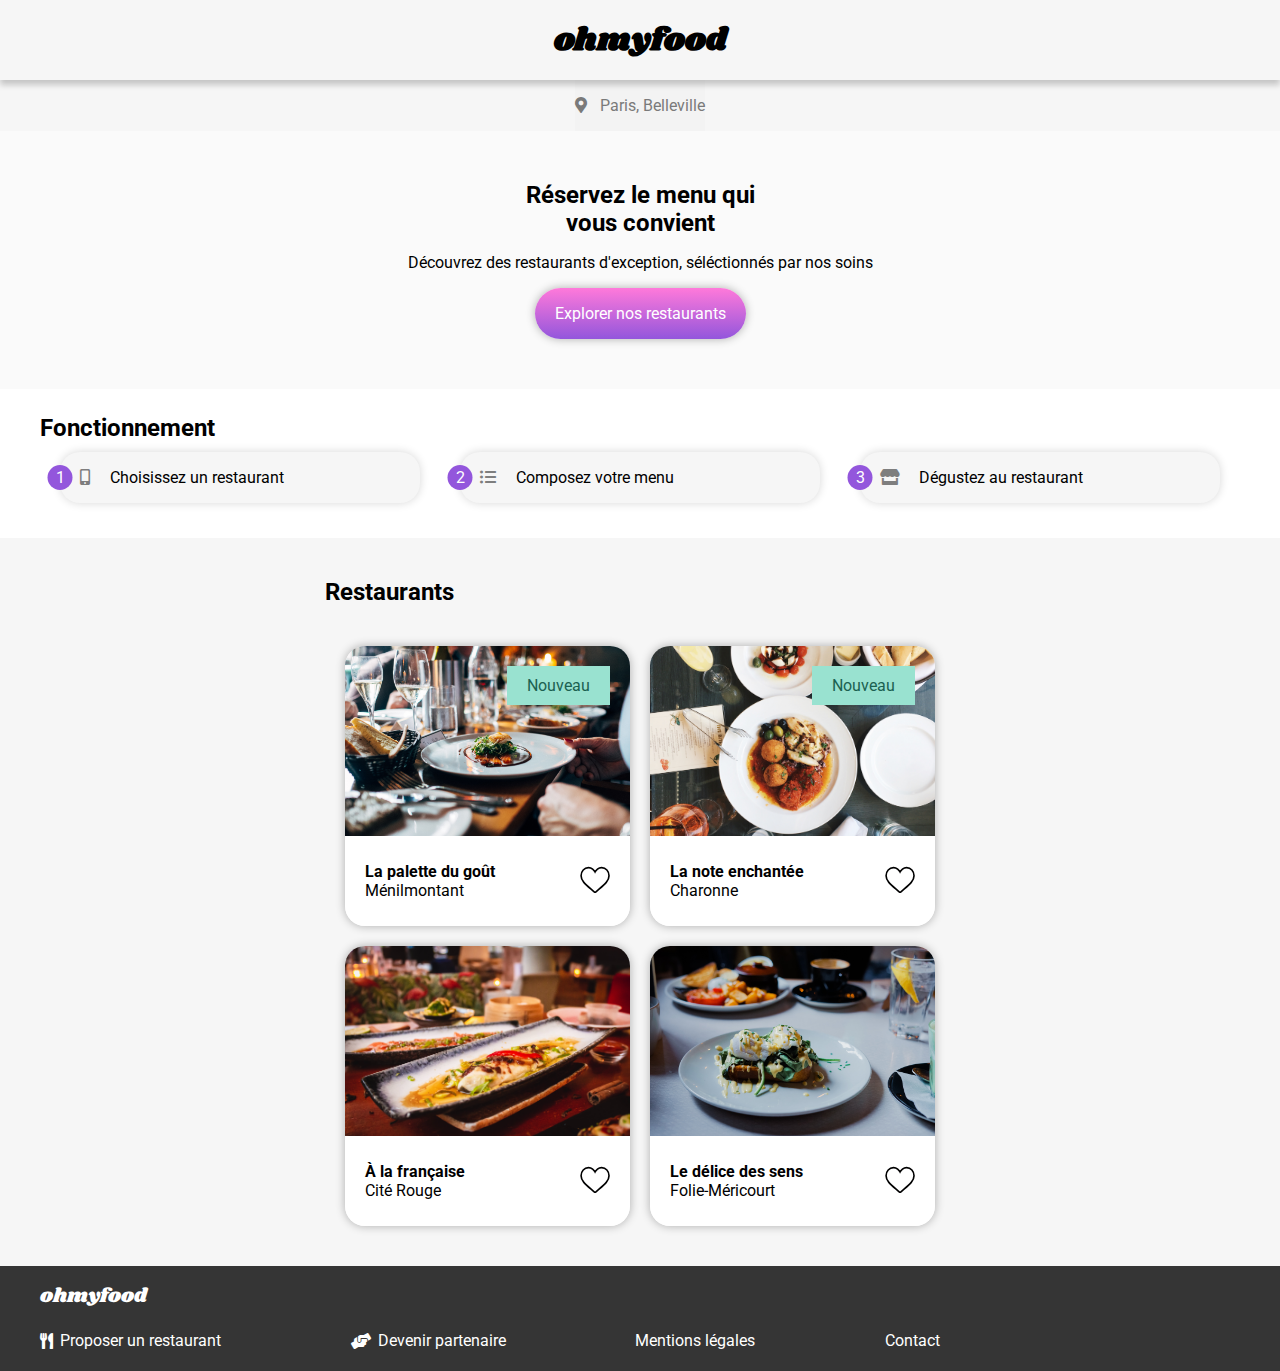
==== index.html @ e8825b96 "First commit" ====
<!DOCTYPE html>
<html lang="fr">
<head>
    <meta charset="UTF-8">
    <meta name="viewport" content="width=device-width, initial-scale=1.0">
    <title>ohmyfood</title>

    <!-- CSS -->
    <link rel="stylesheet" type="text/css" href="styles/style_index.css">
    <!-- Font Awesome -->
    <link rel="stylesheet" href="https://cdnjs.cloudflare.com/ajax/libs/font-awesome/5.13.1/css/all.min.css">
    <!-- Google Fonts -->
    <link rel="preconnect" href="https://fonts.gstatic.com">
    <link href="https://fonts.googleapis.com/css2?family=Roboto:ital,wght@0,300;0,400;0,500;0,700;1,300;1,400;1,500&display=swap" rel="stylesheet">
    <link href="https://fonts.googleapis.com/css2?family=Shrikhand&display=swap" rel="stylesheet">
</head>
<body>

  <!-- Loading spinner -->
  <div class="spinner">
    <div class="spinner__border">
      <div class="spinner__center"></div>
    </div>
  </div>
  
     <!-- Logo -->
    <header>
        <div class="header">
            <a href="index.html"><h1 class="header__logo">ohmyfood</h1></a>
        </div>
    </header>

    <!-- Localisation -->
    <main class="main">
        <div class="location">
            <div class="location__icon">
                <i class="fas fa-map-marker-alt"></i>
            </div>
            <div class="location__city">
                <p>Paris, Belleville</p>
            </div>
        </div>
    
            <!-- Hero section -->
        <section class="hero">
            <div class="hero__container">
                <h2 class="hero__title">Réservez le menu qui vous convient</h2>
                <p class="hero__text">Découvrez des restaurants d'exception, séléctionnés par nos soins</p>
                <div class="hero__button">
                    <p>Explorer nos restaurants</p>
                </div>
            </div>
          </section>
    
            <!-- Process -->
        <section class="process__contain">
          <div class="process">
            <h2 class="process__title">Fonctionnement</h2>
            <div class="process__steps">
                <div class="process__step">
                    <div class="process__number">1</div>
                    <div class="process__icon"><i class="fas fa-mobile-alt"></i></div>
                    <p class="process__text">Choisissez un restaurant </p>
                </div>
                <div class="process__step">
                    <div class="process__number">2</div>
                    <div class="process__icon"><i class="fas fa-list-ul"></i></div>
                    <p class="process__text">Composez votre menu</p>
                </div>
                <div class="process__step">
                    <div class="process__number">3</div>
                    <div class="process__icon"><i class="fas fa-store"></i></div>
                    <p class="process__text">Dégustez au restaurant</p>
                </div>
            </div>
          </div>
        </section>

            <!-- Restaurants -->
        <section class="restaurants">
            <h2 class="restaurants__title">Restaurants</h2>
            <div class="restaurant__cards">
              <a href="pages_menu/la-palette-du-gout.html">
                <div class="restaurant__card">
                    <div class="restaurant__card-image">
                      <div class="restaurant__card-new"><p>Nouveau</p></div>
                      <img src="img/restaurant1.jpg" alt="La palette du goût">
                    </div>
                    <div class="restaurant__block">
                        <div class="restaurant__block-info">
                            <div class="restaurant__block-name">La palette du goût</div>
                            <div class="restaurant__block-city">Ménilmontant</div>
                        </div>
                        <div class="restaurant__block-hearth">
                          <svg class="heart heart-full" viewBox="-20 0 550 550"  xml:space="preserve">
                            <path d="M376,30c-27.783,0-53.255,8.804-75.707,26.168c-21.525,16.647-35.856,37.85-44.293,53.268
                                     c-8.437-15.419-22.768-36.621-44.293-53.268C189.255,38.804,163.783,30,136,30C58.468,30,0,93.417,0,177.514
                                     c0,90.854,72.943,153.015,183.369,247.118c18.752,15.981,40.007,34.095,62.099,53.414C248.38,480.596,252.12,482,256,482
                                     s7.62-1.404,10.532-3.953c22.094-19.322,43.348-37.435,62.111-53.425C439.057,330.529,512,268.368,512,177.514
                                     C512,93.417,453.532,30,376,30z"/>
                          <defs>
                            <linearGradient id="text-fill">
                                  <stop offset="0%" stop-color="#9356DC" />
                                  <stop offset="100%" stop-color="#FF79DA" />
                            </linearGradient>
                          </defs>                                   
                        </svg>
                
                        <svg class="heart heart-empty" viewBox="-20 0 550 550"  xml:space="preserve">
                            <path d="M376,30c-27.783,0-53.255,8.804-75.707,26.168c-21.525,16.647-35.856,37.85-44.293,53.268
                                     c-8.437-15.419-22.768-36.621-44.293-53.268C189.255,38.804,163.783,30,136,30C58.468,30,0,93.417,0,177.514
                                     c0,90.854,72.943,153.015,183.369,247.118c18.752,15.981,40.007,34.095,62.099,53.414C248.38,480.596,252.12,482,256,482
                                     s7.62-1.404,10.532-3.953c22.094-19.322,43.348-37.435,62.111-53.425C439.057,330.529,512,268.368,512,177.514
                                     C512,93.417,453.532,30,376,30z"/>
                          <defs>
                            <linearGradient>
                                  <stop offset="0%" stop-color="#9356DC" />
                                  <stop offset="100%" stop-color="#FF79DA" />
                            </linearGradient>
                          </defs>                                   
                        </svg>
                        </div>     
                    </div>
                </div>
              </a>
              <a href="pages_menu/la-note-enchantee.html">
                <div class="restaurant__card">
                    <div class="restaurant__card-image">
                      <img src="img/restaurant2.jpg" alt="La note enchantée">
                      <div class="restaurant__card-new"><p>Nouveau</p></div>
                    </div>
                    <div class="restaurant__block">
                        <div class="restaurant__block-info">
                            <div class="restaurant__block-name">La note enchantée</div>
                            <div class="restaurant__block-city">Charonne</div>
                        </div>
                        <div class="restaurant__block-hearth">
                          <svg class="heart heart-full" viewBox="-20 0 550 550"  xml:space="preserve">
                            <path d="M376,30c-27.783,0-53.255,8.804-75.707,26.168c-21.525,16.647-35.856,37.85-44.293,53.268
                                     c-8.437-15.419-22.768-36.621-44.293-53.268C189.255,38.804,163.783,30,136,30C58.468,30,0,93.417,0,177.514
                                     c0,90.854,72.943,153.015,183.369,247.118c18.752,15.981,40.007,34.095,62.099,53.414C248.38,480.596,252.12,482,256,482
                                     s7.62-1.404,10.532-3.953c22.094-19.322,43.348-37.435,62.111-53.425C439.057,330.529,512,268.368,512,177.514
                                     C512,93.417,453.532,30,376,30z"/>
                          <defs>
                            <linearGradient>
                                  <stop offset="0%" stop-color="#9356DC" />
                                  <stop offset="100%" stop-color="#FF79DA" />
                            </linearGradient>
                          </defs>                                   
                        </svg>
                
                        <svg class="heart heart-empty" viewBox="-20 0 550 550"  xml:space="preserve">
                            <path d="M376,30c-27.783,0-53.255,8.804-75.707,26.168c-21.525,16.647-35.856,37.85-44.293,53.268
                                     c-8.437-15.419-22.768-36.621-44.293-53.268C189.255,38.804,163.783,30,136,30C58.468,30,0,93.417,0,177.514
                                     c0,90.854,72.943,153.015,183.369,247.118c18.752,15.981,40.007,34.095,62.099,53.414C248.38,480.596,252.12,482,256,482
                                     s7.62-1.404,10.532-3.953c22.094-19.322,43.348-37.435,62.111-53.425C439.057,330.529,512,268.368,512,177.514
                                     C512,93.417,453.532,30,376,30z"/>
                          <defs>
                            <linearGradient>
                                  <stop offset="0%" stop-color="#9356DC" />
                                  <stop offset="100%" stop-color="#FF79DA" />
                            </linearGradient>
                          </defs>                                   
                        </svg>
                        </div>     
                    </div>
                </div>
              </a>
                <a href="pages_menu/a-la-francaise.html">
                <div class="restaurant__card">
                  <div class="restaurant__card-image">
                    <img src="img/restaurant3.jpg" alt="À la française">
                  </div>
                    <div class="restaurant__block">
                        <div class="restaurant__block-info">
                            <div class="restaurant__block-name">À la française</div>
                            <div class="restaurant__block-city">Cité Rouge</div>
                        </div>
                        <div class="restaurant__block-hearth">
                          <svg class="heart heart-full" viewBox="-20 0 550 550"  xml:space="preserve">
                            <path d="M376,30c-27.783,0-53.255,8.804-75.707,26.168c-21.525,16.647-35.856,37.85-44.293,53.268
                                     c-8.437-15.419-22.768-36.621-44.293-53.268C189.255,38.804,163.783,30,136,30C58.468,30,0,93.417,0,177.514
                                     c0,90.854,72.943,153.015,183.369,247.118c18.752,15.981,40.007,34.095,62.099,53.414C248.38,480.596,252.12,482,256,482
                                     s7.62-1.404,10.532-3.953c22.094-19.322,43.348-37.435,62.111-53.425C439.057,330.529,512,268.368,512,177.514
                                     C512,93.417,453.532,30,376,30z"/>
                          <defs>
                            <linearGradient>
                                  <stop offset="0%" stop-color="#9356DC" />
                                  <stop offset="100%" stop-color="#FF79DA" />
                            </linearGradient>
                          </defs>                                   
                        </svg>
                
                        <svg class="heart heart-empty" viewBox="-20 0 550 550"  xml:space="preserve">
                            <path d="M376,30c-27.783,0-53.255,8.804-75.707,26.168c-21.525,16.647-35.856,37.85-44.293,53.268
                                     c-8.437-15.419-22.768-36.621-44.293-53.268C189.255,38.804,163.783,30,136,30C58.468,30,0,93.417,0,177.514
                                     c0,90.854,72.943,153.015,183.369,247.118c18.752,15.981,40.007,34.095,62.099,53.414C248.38,480.596,252.12,482,256,482
                                     s7.62-1.404,10.532-3.953c22.094-19.322,43.348-37.435,62.111-53.425C439.057,330.529,512,268.368,512,177.514
                                     C512,93.417,453.532,30,376,30z"/>
                          <defs>
                            <linearGradient>
                                  <stop offset="0%" stop-color="#9356DC" />
                                  <stop offset="100%" stop-color="#FF79DA" />
                            </linearGradient>
                          </defs>                                   
                        </svg>
                            </div>     
                    </div>
                </div>
              </a>
              <a href="pages_menu/le-delice-des-sens.html">
                <div class="restaurant__card">
                  <div class="restaurant__card-image">
                    <img src="img/restaurant4.jpg" alt="Le délice des sens">
                  </div>
                    <div class="restaurant__block">
                        <div class="restaurant__block-info">
                            <div class="restaurant__block-name">Le délice des sens</div>
                            <div class="restaurant__block-city">Folie-Méricourt</div>
                        </div>
                        <div class="restaurant__block-hearth">
                          <svg class="heart heart-full" viewBox="-20 0 550 550"  xml:space="preserve">
                            <path d="M376,30c-27.783,0-53.255,8.804-75.707,26.168c-21.525,16.647-35.856,37.85-44.293,53.268
                                     c-8.437-15.419-22.768-36.621-44.293-53.268C189.255,38.804,163.783,30,136,30C58.468,30,0,93.417,0,177.514
                                     c0,90.854,72.943,153.015,183.369,247.118c18.752,15.981,40.007,34.095,62.099,53.414C248.38,480.596,252.12,482,256,482
                                     s7.62-1.404,10.532-3.953c22.094-19.322,43.348-37.435,62.111-53.425C439.057,330.529,512,268.368,512,177.514
                                     C512,93.417,453.532,30,376,30z"/>
                          <defs>
                            <linearGradient>
                                  <stop offset="0%" stop-color="#9356DC"/>
                                  <stop offset="100%" stop-color="#FF79DA"/>
                            </linearGradient>
                          </defs>                                   
                        </svg>
                
                        <svg class="heart heart-empty" viewBox="-20 0 550 550"  xml:space="preserve">
                            <path d="M376,30c-27.783,0-53.255,8.804-75.707,26.168c-21.525,16.647-35.856,37.85-44.293,53.268
                                     c-8.437-15.419-22.768-36.621-44.293-53.268C189.255,38.804,163.783,30,136,30C58.468,30,0,93.417,0,177.514
                                     c0,90.854,72.943,153.015,183.369,247.118c18.752,15.981,40.007,34.095,62.099,53.414C248.38,480.596,252.12,482,256,482
                                     s7.62-1.404,10.532-3.953c22.094-19.322,43.348-37.435,62.111-53.425C439.057,330.529,512,268.368,512,177.514
                                     C512,93.417,453.532,30,376,30z"/>
                          <defs>
                            <linearGradient>
                                  <stop offset="0%" stop-color="#9356DC"/>
                                  <stop offset="100%" stop-color="#FF79DA"/>
                            </linearGradient>
                          </defs>                                   
                        </svg>
                            </div>     
                    </div>
                </div>
              </a>
            </div>
        </section>
  </main>
        
        
            <!-- Footer -->
    <footer class="footer">
      <div class="footer__bloc">
        <div class="logo"><a href="index.html">ohmyfood</a></div>
        <div class="footer__bloc-links">
          <div class="footer__bloc-link">
            <i class="fas fa-utensils"></i>
            <h3 class="footer__bloc-link__title">Proposer un restaurant</h3>
          </div>
          <div class="footer__bloc-link">
            <i class="fas fa-hands-helping"></i>
            <h3 class="footer__bloc-link__title">Devenir partenaire</h3>
          </div>
          <div class="footer__bloc-link">
            <h3 class="footer__bloc-link__title">Mentions légales</h3>
          </div>
          <div class="footer__bloc-link">
            <h3 class="footer__bloc-link__title"><a href="mailto:contact@ohmyfood.com">Contact</a></h3>
          </div>
        </div>
      </div>
    </footer>
</body>
</html>
---- styles/style_index.css ----
body {
  font-family: 'Roboto', sans-serif;
  margin: 0;
  background: #f6f6f6;
}

* a {
  text-decoration: none;
  color: white;
}

.main {
  margin: 0;
  padding: 0;
  display: -webkit-box;
  display: -ms-flexbox;
  display: flex;
  -webkit-box-pack: center;
      -ms-flex-pack: center;
          justify-content: center;
  -webkit-box-align: center;
      -ms-flex-align: center;
          align-items: center;
  -webkit-box-orient: vertical;
  -webkit-box-direction: normal;
      -ms-flex-direction: column;
          flex-direction: column;
}

.spinner {
  height: 100%;
  background: white;
  margin: auto;
  position: fixed;
  top: 0;
  left: 0;
  right: 0;
  bottom: 0;
  z-index: 20;
  -webkit-animation: spinner 2s linear;
          animation: spinner 2s linear;
  visibility: hidden;
}

.spinner__border {
  display: -webkit-box;
  display: -ms-flexbox;
  display: flex;
  -webkit-box-pack: center;
      -ms-flex-pack: center;
          justify-content: center;
  -webkit-box-align: center;
      -ms-flex-align: center;
          align-items: center;
  border: 10px solid transparent;
  border-top: 10px solid #9356DC;
  border-bottom: 10px solid #FF79DA;
  border-radius: 50%;
  width: 100px;
  height: 100px;
  margin: auto;
  position: fixed;
  top: 0;
  left: 0;
  right: 0;
  bottom: 0;
  -webkit-animation: spinner-border 2s linear;
          animation: spinner-border 2s linear;
  z-index: 10;
  visibility: hidden;
}

.spinner__center {
  width: 15px;
  height: 15px;
  border-radius: 50%;
  background-color: #99E2D0;
}

.header {
  -webkit-box-shadow: 0px 5px 6px 0px rgba(0, 0, 0, 0.2);
          box-shadow: 0px 5px 6px 0px rgba(0, 0, 0, 0.2);
  position: relative;
  display: -webkit-box;
  display: -ms-flexbox;
  display: flex;
  -webkit-box-pack: center;
      -ms-flex-pack: center;
          justify-content: center;
  -webkit-box-align: center;
      -ms-flex-align: center;
          align-items: center;
  height: 80px;
  width: 100%;
}

.header__logo {
  font-family: 'Shrikhand', cursive;
  margin: 0;
  color: black;
}

.location {
  display: -webkit-box;
  display: -ms-flexbox;
  display: flex;
  -webkit-box-pack: center;
      -ms-flex-pack: center;
          justify-content: center;
  -webkit-box-align: center;
      -ms-flex-align: center;
          align-items: center;
  background: #f3f3f3;
  color: #7a7a7a;
}

.location__city {
  margin-left: 13px;
  font-weight: 400;
}

.hero {
  background: #fafafa;
  width: 100%;
}

.hero__container {
  width: 100%;
  padding: 20px;
  display: -webkit-box;
  display: -ms-flexbox;
  display: flex;
  -webkit-box-pack: center;
      -ms-flex-pack: center;
          justify-content: center;
  -webkit-box-align: center;
      -ms-flex-align: center;
          align-items: center;
  -webkit-box-orient: vertical;
  -webkit-box-direction: normal;
      -ms-flex-direction: column;
          flex-direction: column;
  padding: 50px 0;
}

.hero__title {
  text-align: center;
  max-width: 250px;
  margin: 0;
}

.hero__text {
  text-align: center;
}

.hero__button {
  opacity: 1;
  background: -webkit-gradient(linear, left top, left bottom, from(#ff79da), to(#9356dc));
  background: linear-gradient(180deg, #ff79da 0%, #9356dc 100%);
  color: white;
  padding: 0 20px;
  border-radius: 200px;
  -webkit-box-shadow: 0px 0px 10px 0px rgba(0, 0, 0, 0.3);
          box-shadow: 0px 0px 10px 0px rgba(0, 0, 0, 0.3);
}

.hero__button:hover {
  opacity: 0.8;
  cursor: pointer;
  -webkit-transition: .3s;
  transition: .3s;
  -webkit-box-shadow: 0px 0px 10px 0px rgba(0, 0, 0, 0.6);
          box-shadow: 0px 0px 10px 0px rgba(0, 0, 0, 0.6);
}

.process__contain {
  padding: 25px 0;
  width: 100%;
  background: white;
  display: -webkit-box;
  display: -ms-flexbox;
  display: flex;
  -webkit-box-pack: center;
      -ms-flex-pack: center;
          justify-content: center;
  -webkit-box-align: center;
      -ms-flex-align: center;
          align-items: center;
  -webkit-box-orient: vertical;
  -webkit-box-direction: normal;
      -ms-flex-direction: column;
          flex-direction: column;
}

.process {
  width: 95%;
  max-width: 1200px;
  background-color: white;
  padding: 0;
  display: -webkit-box;
  display: -ms-flexbox;
  display: flex;
  -webkit-box-orient: vertical;
  -webkit-box-direction: normal;
      -ms-flex-direction: column;
          flex-direction: column;
}

.process__title {
  margin: 0;
}

.process__step {
  display: -webkit-box;
  display: -ms-flexbox;
  display: flex;
  -webkit-box-align: center;
      -ms-flex-align: center;
          align-items: center;
  background: #f6f6f6;
  height: auto;
  width: auto;
  margin: 10px 20px;
  border-radius: 20px;
  position: relative;
  -webkit-box-shadow: 0px 0px 10px 0px rgba(0, 0, 0, 0.16);
          box-shadow: 0px 0px 10px 0px rgba(0, 0, 0, 0.16);
}

.process__step:hover {
  opacity: 0.8;
  cursor: pointer;
  -webkit-transition: .3s;
  transition: .3s;
  -webkit-box-shadow: 0px 0px 10px 0px rgba(0, 0, 0, 0.6);
          box-shadow: 0px 0px 10px 0px rgba(0, 0, 0, 0.6);
  background: #FF79DA ;
}

.process__number {
  background-color: #9356DC;
  color: white;
  position: absolute;
  padding: 3px 8px 3px 8px;
  border-radius: 500px;
  -webkit-transform: translateX(-50%);
          transform: translateX(-50%);
}

.process__icon {
  color: #7E7E7E;
  margin: 0 20px;
}

.process__steps {
  display: -webkit-box;
  display: -ms-flexbox;
  display: flex;
  -webkit-box-pack: center;
      -ms-flex-pack: center;
          justify-content: center;
  -webkit-box-orient: vertical;
  -webkit-box-direction: normal;
      -ms-flex-direction: column;
          flex-direction: column;
}

.restaurants {
  margin: 0;
  background: #f6f6f6;
  padding: 20px;
  max-width: 1200px;
  display: -webkit-box;
  display: -ms-flexbox;
  display: flex;
  -webkit-box-pack: center;
      -ms-flex-pack: center;
          justify-content: center;
  -webkit-box-align: center;
      -ms-flex-align: center;
          align-items: center;
  -webkit-box-orient: vertical;
  -webkit-box-direction: normal;
      -ms-flex-direction: column;
          flex-direction: column;
  -webkit-box-align: start;
      -ms-flex-align: start;
          align-items: flex-start;
}

.restaurant__cards {
  display: -ms-grid;
  display: grid;
 
  grid-gap: 20px;
  padding: 20px;
}

.restaurant__card {
  position: relative;
  display: -webkit-box;
  display: -ms-flexbox;
  display: flex;
  -webkit-box-orient: vertical;
  -webkit-box-direction: normal;
      -ms-flex-direction: column;
          flex-direction: column;
  -webkit-box-pack: center;
      -ms-flex-pack: center;
          justify-content: center;
  -webkit-box-align: end;
      -ms-flex-align: end;
          align-items: flex-end;
  width: 100%;
  border-radius: 20px;
  -webkit-transform: scale(1);
          transform: scale(1);
  -webkit-box-shadow: 0px 0px 10px 0px rgba(0, 0, 0, 0.3);
          box-shadow: 0px 0px 10px 0px rgba(0, 0, 0, 0.3);
}

.restaurant__card-new {
  display: -webkit-box;
  display: -ms-flexbox;
  display: flex;
  -webkit-box-pack: center;
      -ms-flex-pack: center;
          justify-content: center;
  -webkit-box-align: center;
      -ms-flex-align: center;
          align-items: center;
  position: absolute;
  background: #99e2d0;
  top: 20px;
  right: 20px;
}

.restaurant__card-new p {
  color: #1b6150;
  padding: 10px 20px;
  margin: 0;
}

.restaurant__card:hover {
  -webkit-transition: .5s;
  transition: .5s;
  -webkit-transform: scale(1.02);
          transform: scale(1.02);
  -webkit-box-shadow: 0px 0px 10px 2px rgba(147, 86, 220, 0.6);
          box-shadow: 0px 0px 10px 2px rgba(147, 86, 220, 0.6);
}

.restaurant__card-image {
  width: 100%;
  height: 190px;
}

.restaurant__card-image > img {
  width: 100%;
  height: 100%;
  -o-object-fit: cover;
     object-fit: cover;
  border-radius: 20px 20px 0 0;
}

.restaurant__block {
  background: white;
  display: -webkit-box;
  display: -ms-flexbox;
  display: flex;
  -webkit-box-pack: justify;
      -ms-flex-pack: justify;
          justify-content: space-between;
  -webkit-box-align: center;
      -ms-flex-align: center;
          align-items: center;
  width: 100%;
  height: 90px;
  border-radius: 0 0 20px 20px;
}

.restaurant__block-info {
  color: black;
  margin-left: 20px;
}

.restaurant__block-info > :first-child {
  font-weight: 700;
}

.restaurant__block-hearth {
  display: -webkit-box;
  display: -ms-flexbox;
  display: flex;
  -webkit-box-pack: center;
      -ms-flex-pack: center;
          justify-content: center;
  -webkit-box-align: center;
      -ms-flex-align: center;
          align-items: center;
  margin-right: 20px;
  width: 30px;
}

.restaurant__block .heart {
  width: 30px;
  stroke-width: 30;
  stroke: black;
  fill: white;
  cursor: pointer;
}

.restaurant__block .heart-full {
  position: absolute;
  fill: url(#text-fill);
  stroke: none;
}

.restaurant__block .heart-empty {
  width: 50px;
  position: relative;
}

.restaurant__block .heart-empty:hover {
  opacity: 0;
  -webkit-transition: 0.5s;
  transition: 0.5s;
}

.footer {
  width: 100%;
  background-color: #353535;
  display: -webkit-box;
  display: -ms-flexbox;
  display: flex;
  -webkit-box-pack: center;
      -ms-flex-pack: center;
          justify-content: center;
  -webkit-box-align: center;
      -ms-flex-align: center;
          align-items: center;
}

.footer__bloc {
  display: inline;
  padding: 0 40px;
  width: 100%;
  max-width: 1200px;
}

.footer__bloc .logo {
  font-family: 'Shrikhand', cursive;
  color: white;
  font-size: 20px;
  padding: 15px 0;
}

.footer__bloc-links {
  display: -webkit-inline-box;
  display: -ms-inline-flexbox;
  display: inline-flex;
  -webkit-box-orient: vertical;
  -webkit-box-direction: normal;
      -ms-flex-direction: column;
          flex-direction: column;
  width: auto;
}

.footer__bloc-link {
  display: -webkit-inline-box;
  display: -ms-inline-flexbox;
  display: inline-flex;
  -webkit-box-align: center;
      -ms-flex-align: center;
          align-items: center;
  -webkit-box-orient: horizontal;
  -webkit-box-direction: normal;
      -ms-flex-direction: row;
          flex-direction: row;
  text-align: center;
  color: white;
  height: 30px;
  cursor: pointer;
}

.footer__bloc-link:hover .footer__bloc-link__title {
  text-decoration: underline;
}

.footer__bloc-link i {
  margin-right: 7px;
}

.footer__bloc-link__title {
  font-size: 16px;
  font-weight: 400;
}

@-webkit-keyframes spinner {
  0% {
    visibility: visible;
    opacity: 0.9;
  }
  70% {
    opacity: 0.9;
  }
  100% {
    opacity: 0;
    visibility: hidden;
  }
}

@keyframes spinner {
  0% {
    visibility: visible;
    opacity: 0.9;
  }
  70% {
    opacity: 0.9;
  }
  100% {
    opacity: 0;
    visibility: hidden;
  }
}

@-webkit-keyframes spinner-border {
  0% {
    visibility: visible;
    opacity: 1;
  }
  70% {
    opacity: 1;
  }
  100% {
    -webkit-transform: rotate(360deg);
            transform: rotate(360deg);
    opacity: 0;
    visibility: hidden;
  }
}

@keyframes spinner-border {
  0% {
    visibility: visible;
    opacity: 1;
  }
  70% {
    opacity: 1;
  }
  100% {
    -webkit-transform: rotate(360deg);
            transform: rotate(360deg);
    opacity: 0;
    visibility: hidden;
  }
}

@media screen and (min-width: 800px) {
  .restaurant__cards {
    display: -ms-grid;
    display: grid;
    -ms-grid-rows: 1fr 1fr;
        grid-template-rows: 1fr 1fr;
    -ms-grid-columns: 1fr 1fr;
        grid-template-columns: 1fr 1fr;
    grid-gap: 20px;
  }
  .process__step {
    width: 100%;
  }
  .process__steps {
    display: -webkit-box;
    display: -ms-flexbox;
    display: flex;
    -webkit-box-pack: center;
        -ms-flex-pack: center;
            justify-content: center;
    -webkit-box-orient: horizontal;
    -webkit-box-direction: normal;
        -ms-flex-direction: row;
            flex-direction: row;
    width: 100%;
  }
  .footer__bloc {
    margin-bottom: 15px;
  }
  .footer__bloc-links {
    display: -webkit-box;
    display: -ms-flexbox;
    display: flex;
    -webkit-box-pack: justify;
        -ms-flex-pack: justify;
            justify-content: space-between;
    -webkit-box-orient: horizontal;
    -webkit-box-direction: normal;
        -ms-flex-direction: row;
            flex-direction: row;
    max-width: 900px;
  }
}
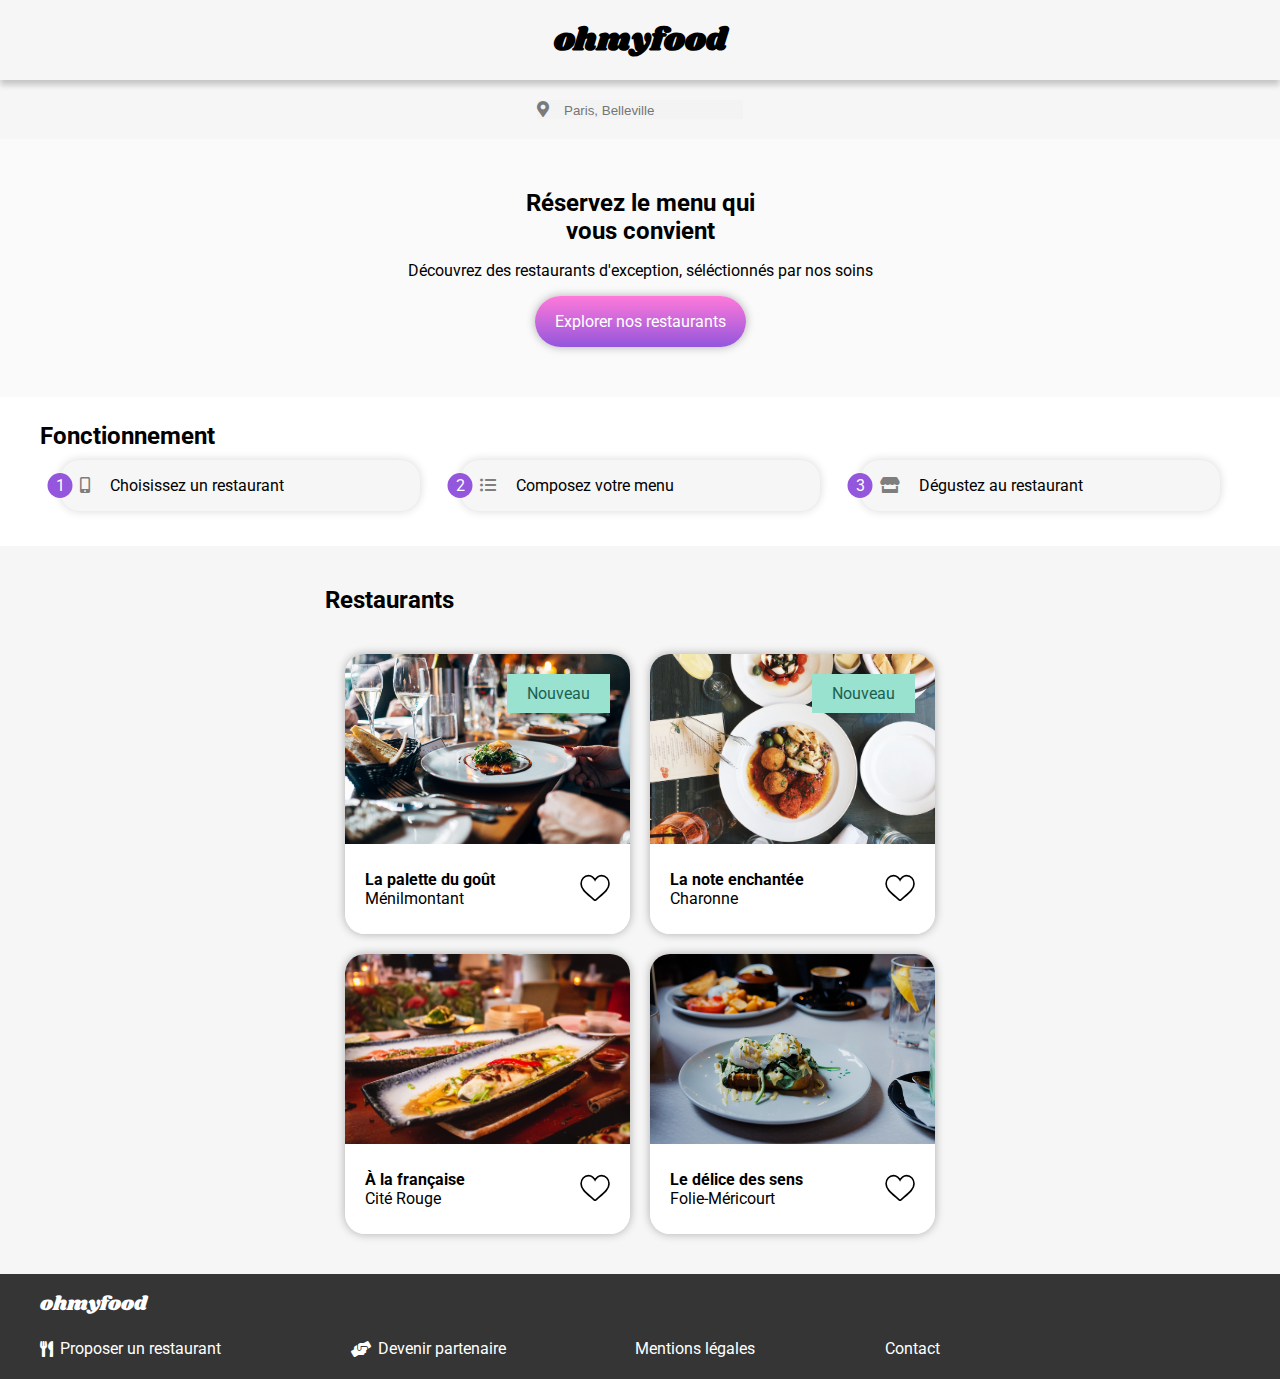
==== commit 16222550: "second push" ====
--- a/index.html
+++ b/index.html
@@ -37,7 +37,8 @@
                 <i class="fas fa-map-marker-alt"></i>
             </div>
             <div class="location__city">
-                <p>Paris, Belleville</p>
+
+                <input type="text" placeholder="Paris, Belleville">
             </div>
         </div>
     
--- a/styles/style_index.css
+++ b/styles/style_index.css
@@ -99,6 +99,12 @@
   margin: 0;
   color: black;
 }
+input[type="text"]
+{
+    background: rgba(0, 0, 0, 0);
+    border: none;
+    outline: none;
+}
 
 .location {
   display: -webkit-box;
@@ -112,6 +118,7 @@
           align-items: center;
   background: #f3f3f3;
   color: #7a7a7a;
+  margin: 20px;
 }
 
 .location__city {
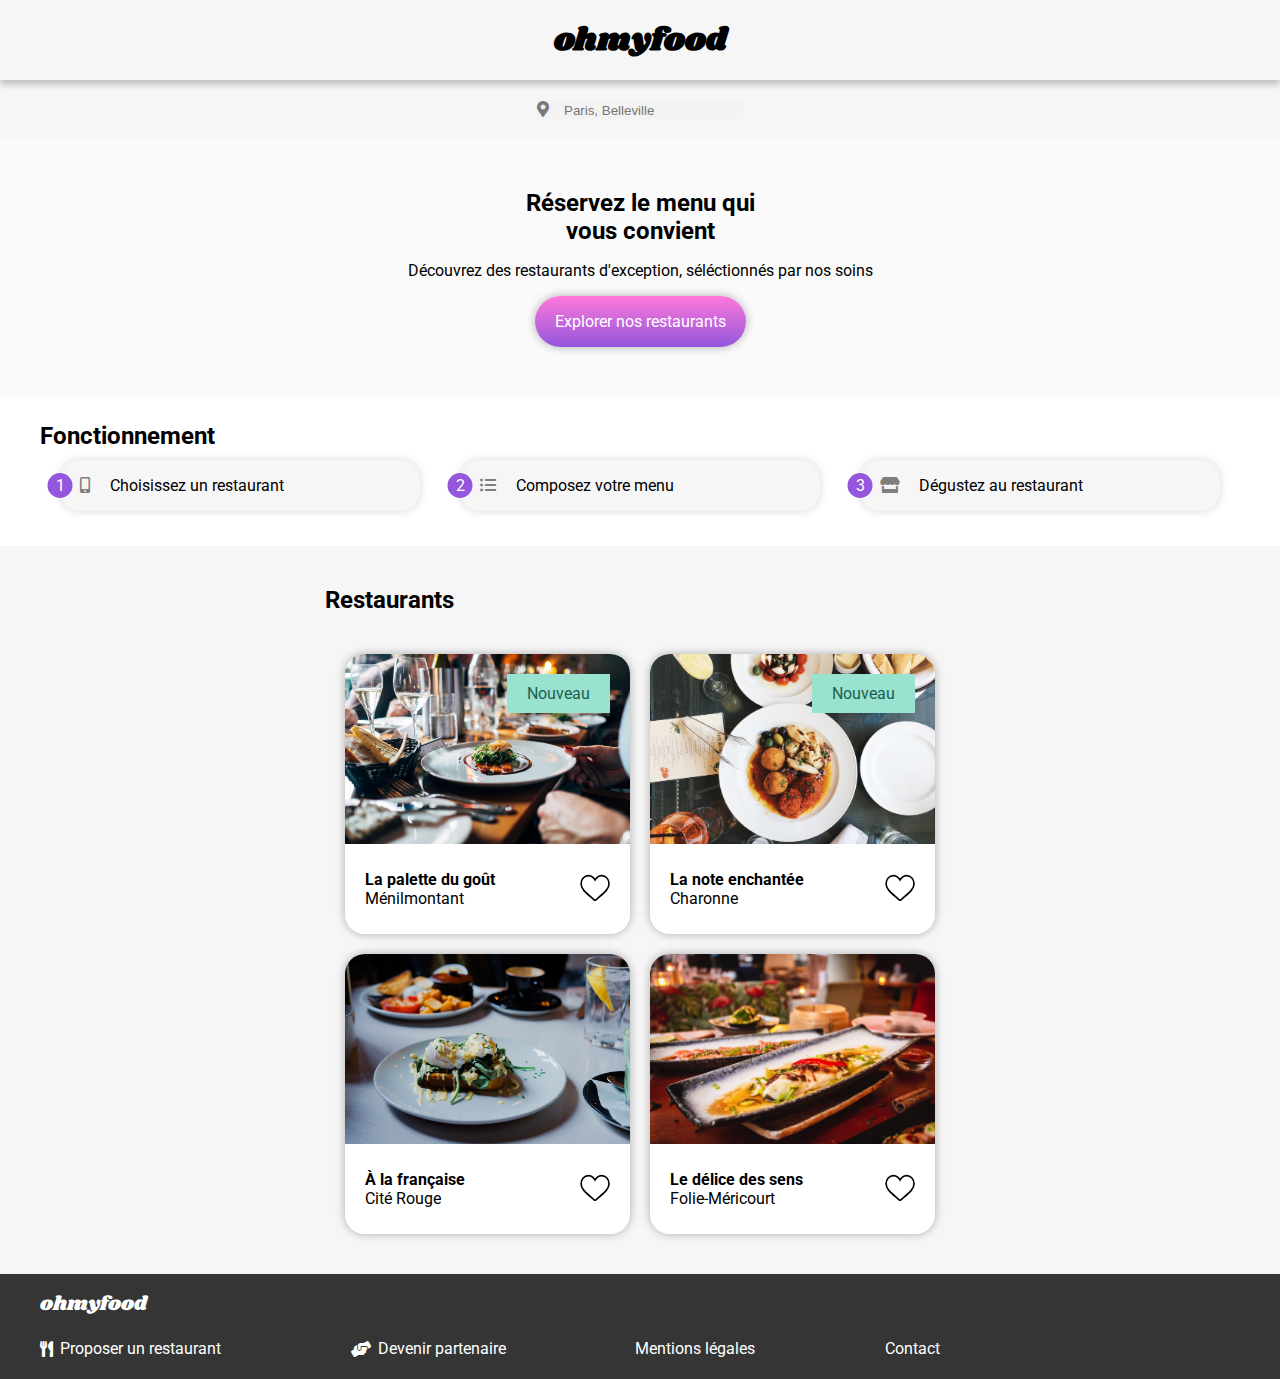
==== commit 1851ebe9: "finalisations" ====
--- a/index.html
+++ b/index.html
@@ -38,7 +38,7 @@
             </div>
             <div class="location__city">
 
-                <input type="text" placeholder="Paris, Belleville">
+                <input class="input_search" type="text" placeholder="Paris, Belleville">
             </div>
         </div>
     
@@ -170,7 +170,7 @@
                 <a href="pages_menu/a-la-francaise.html">
                 <div class="restaurant__card">
                   <div class="restaurant__card-image">
-                    <img src="img/restaurant3.jpg" alt="À la française">
+                    <img src="img/restaurant4.jpg" alt="À la française">
                   </div>
                     <div class="restaurant__block">
                         <div class="restaurant__block-info">
@@ -212,7 +212,7 @@
               <a href="pages_menu/le-delice-des-sens.html">
                 <div class="restaurant__card">
                   <div class="restaurant__card-image">
-                    <img src="img/restaurant4.jpg" alt="Le délice des sens">
+                    <img src="img/restaurant3.jpg" alt="Le délice des sens">
                   </div>
                     <div class="restaurant__block">
                         <div class="restaurant__block-info">
--- a/styles/style_index.css
+++ b/styles/style_index.css
@@ -99,8 +99,8 @@
   margin: 0;
   color: black;
 }
-input[type="text"]
-{
+
+.input_search {
     background: rgba(0, 0, 0, 0);
     border: none;
     outline: none;
@@ -235,13 +235,13 @@
 }
 
 .process__step:hover {
-  opacity: 0.8;
   cursor: pointer;
   -webkit-transition: .3s;
   transition: .3s;
   -webkit-box-shadow: 0px 0px 10px 0px rgba(0, 0, 0, 0.6);
           box-shadow: 0px 0px 10px 0px rgba(0, 0, 0, 0.6);
-  background: #FF79DA ;
+          background: #efe6fa;
+          box-shadow: 1px 5px 8px 1px #e4d5f6;      
 }
 
 .process__number {
